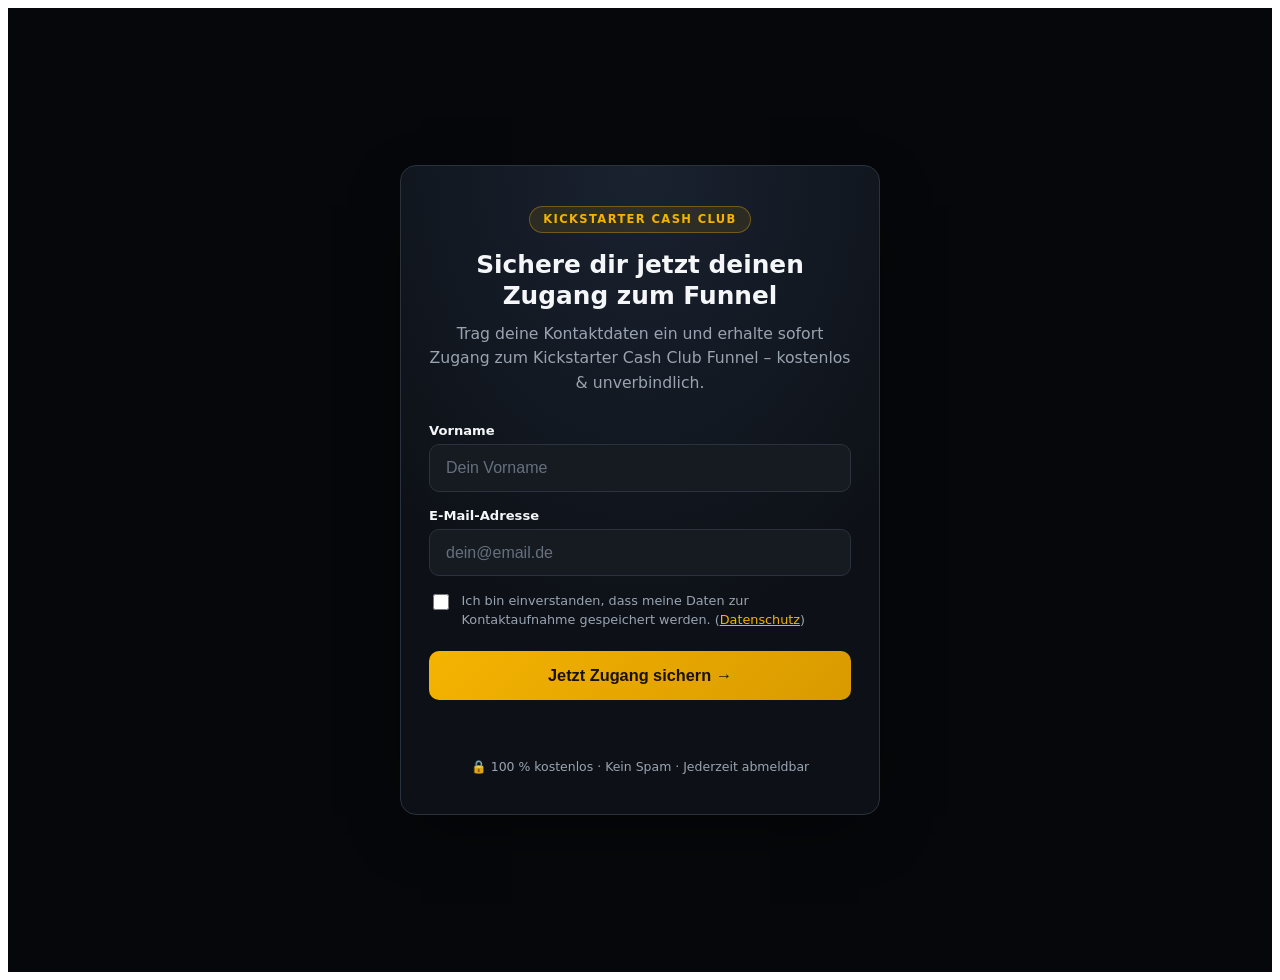
==== opt-in/index.html @ f867cccc "Add Kickstarter Cash Club opt-in contact-capture component Self-contained embeddable component: coll" ====
<!DOCTYPE html>
<html lang="de">
<head>
  <meta charset="UTF-8" />
  <meta name="viewport" content="width=device-width, initial-scale=1.0" />
  <title>Kickstarter Cash Club – Zugang sichern</title>
  <link rel="stylesheet" href="opt-in.css" />
</head>
<body>
  <!--
    DEMO-SEITE
    Diese Datei zeigt die Opt-in-Komponente in Aktion.
    Zum Einbinden in die Hauptseite: siehe README.md
  -->
  <main class="page">
    <!-- ===== START Kickstarter-Opt-in-Komponente ===== -->
    <section
      class="kcc-optin"
      data-funnel-url="https://kickstarterai.net/funnel"
      data-webhook-url=""
    >
      <div class="kcc-optin__inner">
        <span class="kcc-optin__badge">Kickstarter Cash Club</span>
        <h2 class="kcc-optin__title">Sichere dir jetzt deinen Zugang zum Funnel</h2>
        <p class="kcc-optin__subtitle">
          Trag deine Kontaktdaten ein und erhalte sofort Zugang zum
          Kickstarter&nbsp;Cash&nbsp;Club Funnel – kostenlos &amp; unverbindlich.
        </p>

        <form class="kcc-optin__form" novalidate>
          <div class="kcc-field">
            <label for="kcc-name">Vorname</label>
            <input
              type="text"
              id="kcc-name"
              name="name"
              autocomplete="given-name"
              placeholder="Dein Vorname"
              required
            />
          </div>

          <div class="kcc-field">
            <label for="kcc-email">E-Mail-Adresse</label>
            <input
              type="email"
              id="kcc-email"
              name="email"
              autocomplete="email"
              placeholder="dein@email.de"
              required
            />
          </div>

          <label class="kcc-consent">
            <input type="checkbox" name="consent" required />
            <span>
              Ich bin einverstanden, dass meine Daten zur Kontaktaufnahme
              gespeichert werden. (<a href="/datenschutz" target="_blank" rel="noopener">Datenschutz</a>)
            </span>
          </label>

          <button type="submit" class="kcc-optin__submit">
            <span class="kcc-optin__submit-label">Jetzt Zugang sichern →</span>
            <span class="kcc-optin__spinner" aria-hidden="true"></span>
          </button>

          <p class="kcc-optin__error" role="alert" aria-live="polite"></p>
        </form>

        <p class="kcc-optin__trust">
          🔒 100&nbsp;% kostenlos · Kein Spam · Jederzeit abmeldbar
        </p>
      </div>
    </section>
    <!-- ===== ENDE Kickstarter-Opt-in-Komponente ===== -->
  </main>

  <script src="opt-in.js"></script>
</body>
</html>
---- opt-in/opt-in.css ----
/* =========================================================
   Kickstarter Cash Club – Opt-in Komponente
   Selbst-enthaltenes Styling. Alle Klassen mit Prefix "kcc-"
   damit nichts mit der Hauptseite kollidiert.
   ========================================================= */

.kcc-optin {
  --kcc-bg: #0d1117;
  --kcc-surface: #161b22;
  --kcc-border: #2a323d;
  --kcc-gold: #f5b301;
  --kcc-gold-dark: #d99a00;
  --kcc-text: #f4f6f8;
  --kcc-muted: #9aa4b1;
  --kcc-error: #ff6b6b;
  --kcc-radius: 16px;

  box-sizing: border-box;
  font-family: "Inter", "Segoe UI", system-ui, -apple-system, sans-serif;
  color: var(--kcc-text);
  background: radial-gradient(120% 120% at 50% 0%, #1a2230 0%, var(--kcc-bg) 60%);
  border: 1px solid var(--kcc-border);
  border-radius: var(--kcc-radius);
  padding: 2.5rem 1.75rem;
  max-width: 480px;
  margin: 0 auto;
  box-shadow: 0 20px 60px -20px rgba(0, 0, 0, 0.6);
}

.kcc-optin *,
.kcc-optin *::before,
.kcc-optin *::after {
  box-sizing: border-box;
}

.kcc-optin__inner {
  text-align: center;
}

.kcc-optin__badge {
  display: inline-block;
  font-size: 0.72rem;
  font-weight: 700;
  letter-spacing: 0.12em;
  text-transform: uppercase;
  color: var(--kcc-gold);
  background: rgba(245, 179, 1, 0.1);
  border: 1px solid rgba(245, 179, 1, 0.35);
  padding: 0.35rem 0.85rem;
  border-radius: 999px;
  margin-bottom: 1.1rem;
}

.kcc-optin__title {
  font-size: 1.55rem;
  line-height: 1.25;
  font-weight: 800;
  margin: 0 0 0.6rem;
}

.kcc-optin__subtitle {
  font-size: 0.98rem;
  line-height: 1.55;
  color: var(--kcc-muted);
  margin: 0 0 1.75rem;
}

.kcc-optin__form {
  display: flex;
  flex-direction: column;
  gap: 1rem;
  text-align: left;
}

.kcc-field label {
  display: block;
  font-size: 0.82rem;
  font-weight: 600;
  margin-bottom: 0.4rem;
  color: var(--kcc-text);
}

.kcc-field input {
  width: 100%;
  padding: 0.85rem 1rem;
  font-size: 1rem;
  color: var(--kcc-text);
  background: var(--kcc-surface);
  border: 1px solid var(--kcc-border);
  border-radius: 10px;
  transition: border-color 0.15s ease, box-shadow 0.15s ease;
}

.kcc-field input::placeholder {
  color: #66707c;
}

.kcc-field input:focus {
  outline: none;
  border-color: var(--kcc-gold);
  box-shadow: 0 0 0 3px rgba(245, 179, 1, 0.18);
}

.kcc-field input.kcc-invalid {
  border-color: var(--kcc-error);
}

.kcc-consent {
  display: flex;
  align-items: flex-start;
  gap: 0.6rem;
  font-size: 0.8rem;
  line-height: 1.45;
  color: var(--kcc-muted);
}

.kcc-consent input {
  margin-top: 0.15rem;
  width: 1rem;
  height: 1rem;
  accent-color: var(--kcc-gold);
  flex-shrink: 0;
}

.kcc-consent a {
  color: var(--kcc-gold);
}

.kcc-optin__submit {
  position: relative;
  display: inline-flex;
  align-items: center;
  justify-content: center;
  gap: 0.5rem;
  margin-top: 0.35rem;
  padding: 0.95rem 1.5rem;
  font-size: 1.02rem;
  font-weight: 700;
  color: #1a1200;
  background: linear-gradient(135deg, var(--kcc-gold), var(--kcc-gold-dark));
  border: none;
  border-radius: 10px;
  cursor: pointer;
  transition: transform 0.12s ease, box-shadow 0.15s ease, opacity 0.15s ease;
}

.kcc-optin__submit:hover {
  transform: translateY(-1px);
  box-shadow: 0 10px 24px -8px rgba(245, 179, 1, 0.55);
}

.kcc-optin__submit:active {
  transform: translateY(0);
}

.kcc-optin__submit:disabled {
  cursor: wait;
  opacity: 0.8;
}

.kcc-optin__spinner {
  display: none;
  width: 1.05rem;
  height: 1.05rem;
  border: 2px solid rgba(26, 18, 0, 0.35);
  border-top-color: #1a1200;
  border-radius: 50%;
  animation: kcc-spin 0.7s linear infinite;
}

.kcc-optin.is-loading .kcc-optin__spinner {
  display: inline-block;
}

@keyframes kcc-spin {
  to { transform: rotate(360deg); }
}

.kcc-optin__error {
  min-height: 1.1rem;
  margin: 0.1rem 0 0;
  font-size: 0.85rem;
  color: var(--kcc-error);
  text-align: center;
}

.kcc-optin__trust {
  margin: 1.5rem 0 0;
  font-size: 0.78rem;
  color: var(--kcc-muted);
}

/* ---- Erfolg-Zustand ---- */
.kcc-optin.is-success .kcc-optin__form,
.kcc-optin.is-success .kcc-optin__trust {
  display: none;
}

.kcc-optin__success {
  display: none;
  text-align: center;
  animation: kcc-fade 0.35s ease;
}

.kcc-optin.is-success .kcc-optin__success {
  display: block;
}

.kcc-optin__success-icon {
  font-size: 2.6rem;
  line-height: 1;
}

.kcc-optin__success h3 {
  font-size: 1.3rem;
  margin: 0.75rem 0 0.5rem;
}

.kcc-optin__success p {
  color: var(--kcc-muted);
  font-size: 0.95rem;
  margin: 0;
}

@keyframes kcc-fade {
  from { opacity: 0; transform: translateY(6px); }
  to   { opacity: 1; transform: translateY(0); }
}

/* ---- Demo-Seite ---- */
.page {
  min-height: 100vh;
  display: flex;
  align-items: center;
  justify-content: center;
  padding: 2rem 1rem;
  background: #05070a;
}

@media (max-width: 520px) {
  .kcc-optin { padding: 2rem 1.25rem; }
  .kcc-optin__title { font-size: 1.35rem; }
}
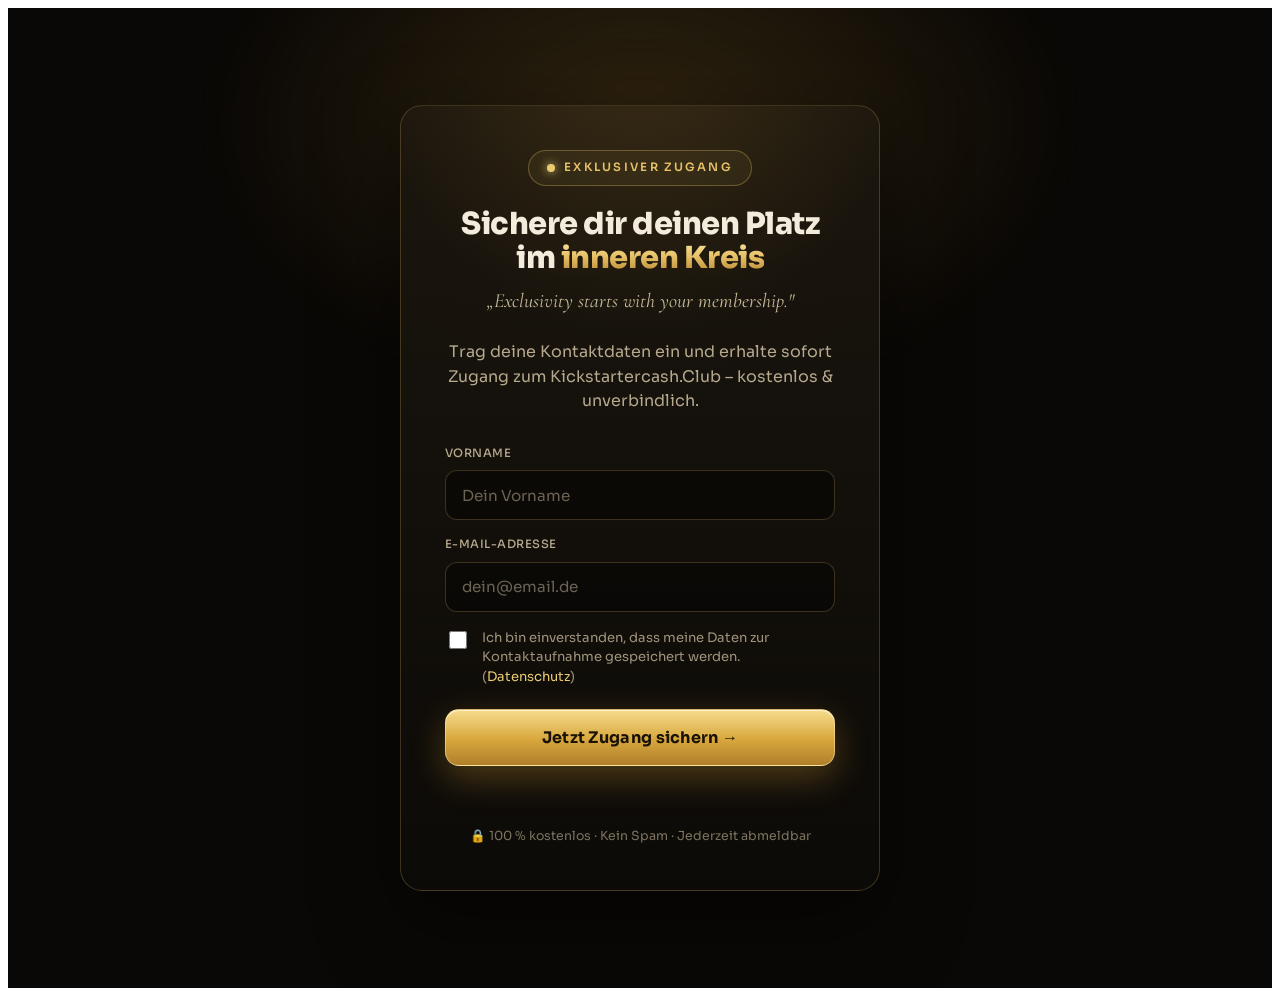
==== commit e44184e6: "Style opt-in component to match Kickstartercash.Club funnel Restyle the opt-in contact-capture to th" ====
--- a/opt-in/index.html
+++ b/opt-in/index.html
@@ -16,15 +16,19 @@
     <!-- ===== START Kickstarter-Opt-in-Komponente ===== -->
     <section
       class="kcc-optin"
-      data-funnel-url="https://kickstarterai.net/funnel"
+      data-funnel-url="https://portal.kickstartercash.club"
       data-webhook-url=""
     >
       <div class="kcc-optin__inner">
-        <span class="kcc-optin__badge">Kickstarter Cash Club</span>
-        <h2 class="kcc-optin__title">Sichere dir jetzt deinen Zugang zum Funnel</h2>
+        <span class="kcc-optin__badge">Exklusiver Zugang</span>
+        <h2 class="kcc-optin__title">
+          Sichere dir deinen Platz im
+          <span class="kcc-optin__title-accent">inneren Kreis</span>
+        </h2>
+        <p class="kcc-optin__claim">„Exclusivity starts with your membership."</p>
         <p class="kcc-optin__subtitle">
           Trag deine Kontaktdaten ein und erhalte sofort Zugang zum
-          Kickstarter&nbsp;Cash&nbsp;Club Funnel – kostenlos &amp; unverbindlich.
+          Kickstartercash.Club – kostenlos &amp; unverbindlich.
         </p>
 
         <form class="kcc-optin__form" novalidate>
--- a/opt-in/opt-in.css
+++ b/opt-in/opt-in.css
@@ -1,30 +1,65 @@
 /* =========================================================
-   Kickstarter Cash Club – Opt-in Komponente
-   Selbst-enthaltenes Styling. Alle Klassen mit Prefix "kcc-"
-   damit nichts mit der Hauptseite kollidiert.
+   Kickstartercash.Club – Opt-in Komponente
+   Selbst-enthaltenes Styling im Funnel-Look
+   (Schwarz #0a0806 + Gold, Sora / Cormorant Garamond).
+   Alle Klassen mit Prefix "kcc-", damit nichts mit der
+   Hauptseite kollidiert.
    ========================================================= */
 
+@import url('https://fonts.googleapis.com/css2?family=Cormorant+Garamond:ital,wght@0,500;0,600;1,500;1,600&family=Sora:wght@300;400;500;600;700;800&display=swap');
+
 .kcc-optin {
-  --kcc-bg: #0d1117;
-  --kcc-surface: #161b22;
-  --kcc-border: #2a323d;
-  --kcc-gold: #f5b301;
-  --kcc-gold-dark: #d99a00;
-  --kcc-text: #f4f6f8;
-  --kcc-muted: #9aa4b1;
-  --kcc-error: #ff6b6b;
-  --kcc-radius: 16px;
-
+  /* ---- Funnel-Designtokens ---- */
+  --kcc-bg: #0a0806;
+  --kcc-card-top: rgba(28, 23, 15, 0.92);
+  --kcc-card-bottom: rgba(13, 11, 8, 0.95);
+  --kcc-border: rgba(233, 197, 106, 0.22);
+  --kcc-border-strong: rgba(233, 197, 106, 0.4);
+  --kcc-gold: #ebcb72;
+  --kcc-gold-soft: #e7c167;
+  --kcc-gold-deep: #b07f2a;
+  --kcc-grad-gold: linear-gradient(180deg, #f6dc8e 0%, #d9a93f 52%, #b07f2a 100%);
+  --kcc-grad-text: linear-gradient(180deg, #fbe9a6, #e7c167 45%, #b07f2a);
+  --kcc-ink: #1a1206;
+  --kcc-text: #f3ecdd;
+  --kcc-muted: #b6a98e;
+  --kcc-muted-2: #9f937c;
+  --kcc-faint: #7d745f;
+  --kcc-input-bg: rgba(8, 6, 4, 0.6);
+  --kcc-error: #f0b9ad;
+  --kcc-radius: 22px;
+
+  position: relative;
   box-sizing: border-box;
-  font-family: "Inter", "Segoe UI", system-ui, -apple-system, sans-serif;
+  font-family: "Sora", system-ui, -apple-system, "Segoe UI", sans-serif;
   color: var(--kcc-text);
-  background: radial-gradient(120% 120% at 50% 0%, #1a2230 0%, var(--kcc-bg) 60%);
+  line-height: 1.55;
+  background: linear-gradient(180deg, var(--kcc-card-top), var(--kcc-card-bottom));
   border: 1px solid var(--kcc-border);
   border-radius: var(--kcc-radius);
-  padding: 2.5rem 1.75rem;
+  padding: clamp(1.75rem, 4vw, 2.75rem);
   max-width: 480px;
   margin: 0 auto;
-  box-shadow: 0 20px 60px -20px rgba(0, 0, 0, 0.6);
+  box-shadow: 0 28px 80px rgba(0, 0, 0, 0.5);
+  overflow: hidden;
+}
+
+/* dezenter Gold-Schimmer oben in der Karte, wie im Funnel-Hero */
+.kcc-optin::before {
+  content: "";
+  position: absolute;
+  top: -55%;
+  left: 50%;
+  width: 130%;
+  height: 90%;
+  transform: translateX(-50%);
+  background: radial-gradient(ellipse at center, rgba(216, 160, 55, 0.16), transparent 62%);
+  pointer-events: none;
+}
+
+.kcc-optin > * {
+  position: relative;
+  z-index: 1;
 }
 
 .kcc-optin *,
@@ -37,32 +72,66 @@
   text-align: center;
 }
 
+/* ---- Badge mit Live-Punkt ---- */
 .kcc-optin__badge {
-  display: inline-block;
+  display: inline-flex;
+  align-items: center;
+  gap: 9px;
   font-size: 0.72rem;
-  font-weight: 700;
-  letter-spacing: 0.12em;
+  font-weight: 600;
+  letter-spacing: 0.2em;
   text-transform: uppercase;
-  color: var(--kcc-gold);
-  background: rgba(245, 179, 1, 0.1);
-  border: 1px solid rgba(245, 179, 1, 0.35);
-  padding: 0.35rem 0.85rem;
+  color: var(--kcc-gold-soft);
+  background: rgba(233, 197, 106, 0.06);
+  border: 1px solid rgba(233, 197, 106, 0.32);
+  padding: 0.5rem 1.1rem;
   border-radius: 999px;
-  margin-bottom: 1.1rem;
+  margin-bottom: 1.4rem;
+}
+
+.kcc-optin__badge::before {
+  content: "";
+  width: 8px;
+  height: 8px;
+  border-radius: 50%;
+  background: var(--kcc-gold);
+  box-shadow: 0 0 10px var(--kcc-gold);
+  animation: kcc-live 1.4s ease-in-out infinite;
 }
 
 .kcc-optin__title {
-  font-size: 1.55rem;
-  line-height: 1.25;
+  font-family: "Sora", sans-serif;
+  font-size: clamp(1.5rem, 4vw, 1.9rem);
+  line-height: 1.1;
+  letter-spacing: -0.5px;
   font-weight: 800;
-  margin: 0 0 0.6rem;
+  margin: 0 0 0.7rem;
+  color: var(--kcc-text);
+}
+
+/* Gold-Gradient-Highlight im Titel */
+.kcc-optin__title-accent {
+  background: var(--kcc-grad-text);
+  -webkit-background-clip: text;
+  background-clip: text;
+  -webkit-text-fill-color: transparent;
+  color: transparent;
 }
 
 .kcc-optin__subtitle {
-  font-size: 0.98rem;
+  font-size: 1rem;
   line-height: 1.55;
   color: var(--kcc-muted);
-  margin: 0 0 1.75rem;
+  margin: 0 0 1.9rem;
+}
+
+/* optionaler Serif-Kursiv-Claim (Cormorant Garamond) */
+.kcc-optin__claim {
+  font-family: "Cormorant Garamond", Georgia, serif;
+  font-style: italic;
+  font-size: 1.25rem;
+  color: #c9bb9b;
+  margin: 0 0 1.4rem;
 }
 
 .kcc-optin__form {
@@ -74,79 +143,94 @@
 
 .kcc-field label {
   display: block;
-  font-size: 0.82rem;
-  font-weight: 600;
-  margin-bottom: 0.4rem;
-  color: var(--kcc-text);
+  font-size: 0.72rem;
+  font-weight: 500;
+  letter-spacing: 0.04em;
+  text-transform: uppercase;
+  margin-bottom: 0.5rem;
+  color: var(--kcc-muted);
 }
 
 .kcc-field input {
   width: 100%;
-  padding: 0.85rem 1rem;
-  font-size: 1rem;
+  padding: 0.9rem 1rem;
+  font-family: "Sora", sans-serif;
+  font-size: 0.95rem;
   color: var(--kcc-text);
-  background: var(--kcc-surface);
+  background: var(--kcc-input-bg);
   border: 1px solid var(--kcc-border);
-  border-radius: 10px;
-  transition: border-color 0.15s ease, box-shadow 0.15s ease;
+  border-radius: 12px;
+  transition: border-color 0.2s ease, box-shadow 0.2s ease;
 }
 
 .kcc-field input::placeholder {
-  color: #66707c;
+  color: #6b6353;
 }
 
 .kcc-field input:focus {
   outline: none;
   border-color: var(--kcc-gold);
-  box-shadow: 0 0 0 3px rgba(245, 179, 1, 0.18);
+  box-shadow: 0 0 0 3px rgba(233, 197, 106, 0.12);
 }
 
 .kcc-field input.kcc-invalid {
-  border-color: var(--kcc-error);
+  border-color: rgba(220, 90, 70, 0.55);
+  box-shadow: 0 0 0 3px rgba(220, 90, 70, 0.14);
 }
 
 .kcc-consent {
   display: flex;
   align-items: flex-start;
-  gap: 0.6rem;
-  font-size: 0.8rem;
-  line-height: 1.45;
-  color: var(--kcc-muted);
+  gap: 0.75rem;
+  font-size: 0.82rem;
+  line-height: 1.5;
+  color: var(--kcc-muted-2);
+  cursor: pointer;
 }
 
 .kcc-consent input {
-  margin-top: 0.15rem;
-  width: 1rem;
-  height: 1rem;
-  accent-color: var(--kcc-gold);
+  margin-top: 0.2rem;
+  width: 1.1rem;
+  height: 1.1rem;
+  accent-color: #d9a93f;
   flex-shrink: 0;
 }
 
 .kcc-consent a {
   color: var(--kcc-gold);
-}
-
+  text-decoration: none;
+}
+
+.kcc-consent a:hover {
+  text-decoration: underline;
+}
+
+/* ---- Gold-CTA mit Glow, wie im Funnel ---- */
 .kcc-optin__submit {
   position: relative;
   display: inline-flex;
   align-items: center;
   justify-content: center;
   gap: 0.5rem;
-  margin-top: 0.35rem;
-  padding: 0.95rem 1.5rem;
-  font-size: 1.02rem;
+  margin-top: 0.4rem;
+  padding: 1.05rem 1.5rem;
+  font-family: "Sora", sans-serif;
+  font-size: 1rem;
   font-weight: 700;
-  color: #1a1200;
-  background: linear-gradient(135deg, var(--kcc-gold), var(--kcc-gold-dark));
-  border: none;
-  border-radius: 10px;
+  letter-spacing: 0.3px;
+  color: var(--kcc-ink);
+  background: var(--kcc-grad-gold);
+  border: 1px solid rgba(255, 236, 176, 0.5);
+  border-radius: 14px;
   cursor: pointer;
-  transition: transform 0.12s ease, box-shadow 0.15s ease, opacity 0.15s ease;
+  box-shadow: 0 12px 34px rgba(216, 160, 55, 0.32),
+    inset 0 1px 0 rgba(255, 255, 255, 0.6);
+  animation: kcc-ctaglow 2.8s ease-in-out infinite;
+  transition: transform 0.25s ease;
 }
 
 .kcc-optin__submit:hover {
-  transform: translateY(-1px);
-  box-shadow: 0 10px 24px -8px rgba(245, 179, 1, 0.55);
+  transform: translateY(-2px);
 }
 
 .kcc-optin__submit:active {
@@ -155,25 +239,22 @@
 
 .kcc-optin__submit:disabled {
   cursor: wait;
-  opacity: 0.8;
+  opacity: 0.85;
+  animation: none;
 }
 
 .kcc-optin__spinner {
   display: none;
   width: 1.05rem;
   height: 1.05rem;
-  border: 2px solid rgba(26, 18, 0, 0.35);
-  border-top-color: #1a1200;
+  border: 2px solid rgba(26, 18, 6, 0.35);
+  border-top-color: var(--kcc-ink);
   border-radius: 50%;
   animation: kcc-spin 0.7s linear infinite;
 }
 
 .kcc-optin.is-loading .kcc-optin__spinner {
   display: inline-block;
-}
-
-@keyframes kcc-spin {
-  to { transform: rotate(360deg); }
 }
 
 .kcc-optin__error {
@@ -185,21 +266,22 @@
 }
 
 .kcc-optin__trust {
-  margin: 1.5rem 0 0;
+  margin: 1.6rem 0 0;
   font-size: 0.78rem;
-  color: var(--kcc-muted);
+  color: var(--kcc-faint);
 }
 
 /* ---- Erfolg-Zustand ---- */
 .kcc-optin.is-success .kcc-optin__form,
-.kcc-optin.is-success .kcc-optin__trust {
+.kcc-optin.is-success .kcc-optin__trust,
+.kcc-optin.is-success .kcc-optin__claim {
   display: none;
 }
 
 .kcc-optin__success {
   display: none;
   text-align: center;
-  animation: kcc-fade 0.35s ease;
+  animation: kcc-fade 0.4s ease;
 }
 
 .kcc-optin.is-success .kcc-optin__success {
@@ -207,13 +289,26 @@
 }
 
 .kcc-optin__success-icon {
-  font-size: 2.6rem;
-  line-height: 1;
+  width: 64px;
+  height: 64px;
+  border-radius: 50%;
+  margin: 0.5rem auto 1.4rem;
+  display: flex;
+  align-items: center;
+  justify-content: center;
+  background: linear-gradient(180deg, #f6dc8e, #b07f2a);
+  box-shadow: 0 0 30px rgba(233, 197, 106, 0.4);
+  color: var(--kcc-ink);
+  font-size: 1.9rem;
+  font-weight: 800;
 }
 
 .kcc-optin__success h3 {
-  font-size: 1.3rem;
-  margin: 0.75rem 0 0.5rem;
+  font-family: "Sora", sans-serif;
+  font-weight: 800;
+  font-size: 1.45rem;
+  margin: 0 0 0.6rem;
+  color: var(--kcc-text);
 }
 
 .kcc-optin__success p {
@@ -222,22 +317,65 @@
   margin: 0;
 }
 
+/* ---- Keyframes (Funnel-Animationen) ---- */
+@keyframes kcc-spin {
+  to { transform: rotate(360deg); }
+}
+
+@keyframes kcc-live {
+  0%, 100% { opacity: 1; transform: scale(1); }
+  50%      { opacity: 0.35; transform: scale(0.78); }
+}
+
+@keyframes kcc-ctaglow {
+  0%, 100% {
+    box-shadow: 0 12px 34px rgba(216, 160, 55, 0.34),
+      inset 0 1px 0 rgba(255, 255, 255, 0.6);
+  }
+  50% {
+    box-shadow: 0 14px 50px rgba(233, 197, 106, 0.6),
+      inset 0 1px 0 rgba(255, 255, 255, 0.6);
+  }
+}
+
 @keyframes kcc-fade {
-  from { opacity: 0; transform: translateY(6px); }
+  from { opacity: 0; transform: translateY(8px); }
   to   { opacity: 1; transform: translateY(0); }
+}
+
+@media (prefers-reduced-motion: reduce) {
+  .kcc-optin__submit,
+  .kcc-optin__badge::before {
+    animation: none !important;
+  }
 }
 
 /* ---- Demo-Seite ---- */
 .page {
+  position: relative;
   min-height: 100vh;
   display: flex;
   align-items: center;
   justify-content: center;
-  padding: 2rem 1rem;
-  background: #05070a;
+  padding: 2.5rem 1rem;
+  background: var(--kcc-bg, #0a0806);
+  overflow: hidden;
+}
+
+/* goldener Radial-Glow im Hintergrund der Demo, wie der Funnel-Hero */
+.page::before {
+  content: "";
+  position: absolute;
+  top: -20%;
+  left: 50%;
+  width: min(960px, 120vw);
+  height: 620px;
+  transform: translateX(-50%);
+  background: radial-gradient(ellipse at center, rgba(216, 160, 55, 0.18), transparent 64%);
+  filter: blur(18px);
+  pointer-events: none;
 }
 
 @media (max-width: 520px) {
-  .kcc-optin { padding: 2rem 1.25rem; }
-  .kcc-optin__title { font-size: 1.35rem; }
-}
+  .kcc-optin { padding: 1.75rem 1.25rem; }
+}
